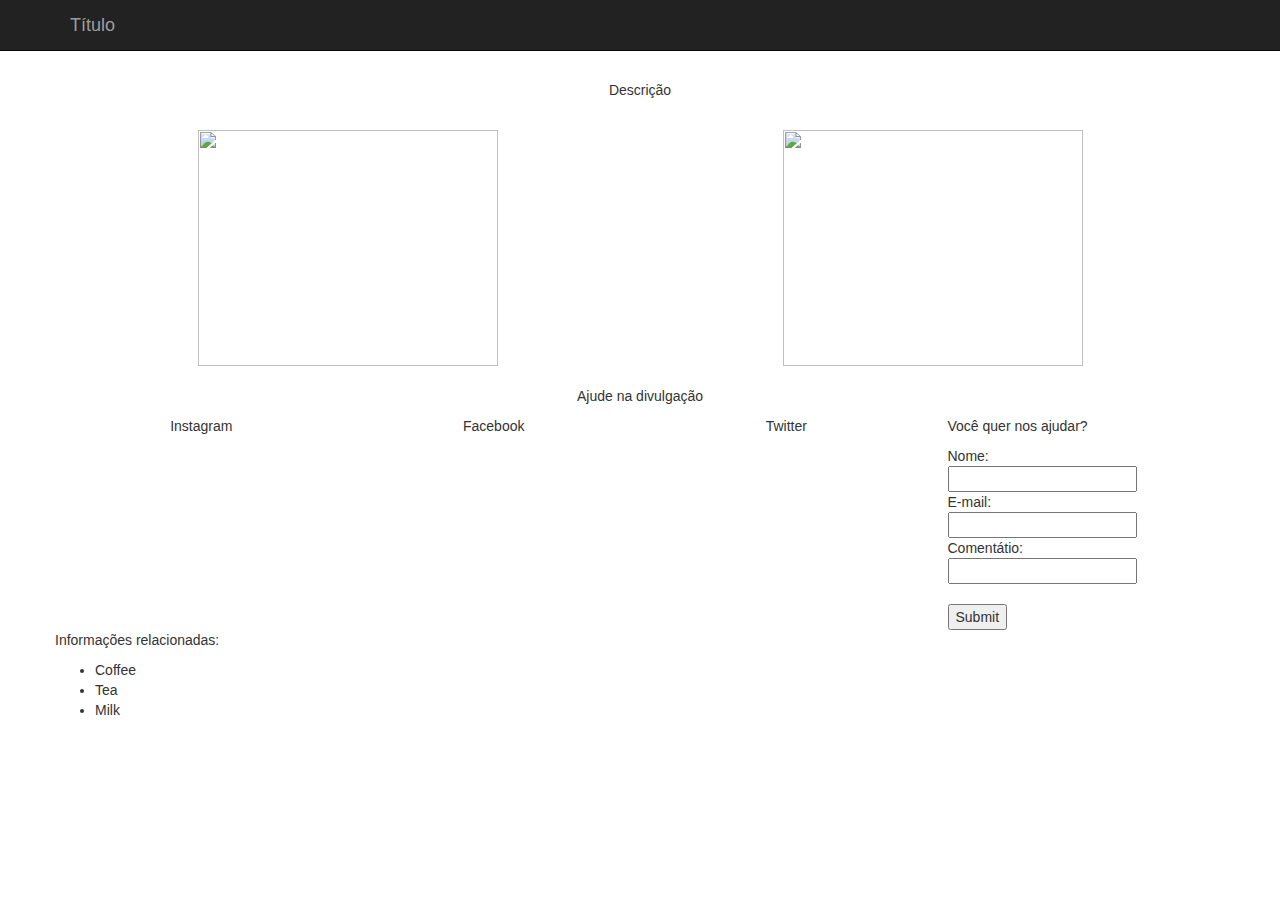
==== index.html @ 110eb2c3 "first commit" ====
<!DOCTYPE html>
<html lang="en">
<head>
    <meta charset="utf-8">
    <title>Flauber's Top 10 Movies!</title>

    <!-- Bootstrap 3 -->
    <link rel="stylesheet" href="https://netdna.bootstrapcdn.com/bootstrap/3.1.0/css/bootstrap.min.css">
    <link rel="stylesheet" href="https://netdna.bootstrapcdn.com/bootstrap/3.1.0/css/bootstrap-theme.min.css">
    <script src="https://ajax.googleapis.com/ajax/libs/jquery/1.10.1/jquery.min.js"></script>
    <style type="text/css" media="screen">
        body {
            padding-top: 80px;
        }
        #trailer .modal-dialog {
            
            
        }
        .hanging-close {
            position: absolute;
            top: -12px;
            right: -12px;
            z-index: 9001;
        }
        #trailer-video {
            width: 100%;
            height: 100%;
        }
        .movie-tile {
            margin-bottom: 20px;
            padding-top: 20px;
        }
        .movie-tile:hover {
            background-color: #EEE;
            cursor: pointer;
        }
        .scale-media {
            padding-bottom: 56.25%;
            position: relative;
        }
        .scale-media iframe {
            border: none;
            height: 100%;
            position: absolute;
            width: 100%;
            left: 0;
            top: 0;
            background-color: white;
        }
        .text {
            display: block;
            width: 220px;
            overflow: hidden;
            white-space: nowrap;
            text-overflow: ellipsis;
        }
    </style>
    <script type="text/javascript" charset="utf-8">
        // Pause the video when the modal is closed
        $(document).on('click', '.hanging-close, .modal-backdrop, .modal', function (event) {
            // Remove the src so the player itself gets removed, as this is the only
            // reliable way to ensure the video stops playing in IE
            $("#trailer-video-container").empty();
        });
        // Start playing the video whenever the trailer modal is opened
        $(document).on('click', '.movie-tile', function (event) {
            var trailerYouTubeId = $(this).attr('data-trailer-youtube-id')
            var sourceUrl = 'https://www.youtube.com/embed/' + trailerYouTubeId + '?autoplay=1&html5=1';
            $("#trailer-video-container").empty().append($("<iframe></iframe>", {
              'id': 'trailer-video',
              'type': 'text-html',
              'src': sourceUrl,
              'frameborder': 0
            }));
            $("#movie-title-container").empty().append($(this).attr('data-movie-title'));
            $("#movie-storyline-container").empty().append($(this).attr('data-movie-storyline'));
        });
        // Animate in the movies when the page loads
        $(document).ready(function () {
          $('.movie-tile').hide().first().show("fast", function showNext() {
            $(this).next("div").show("fast", showNext);
          });
        });
    </script>
</head>
  <body>
    <!-- Trailer Video Modal -->
    <div class="modal" id="trailer">
      <div class="modal-dialog">
        <div class="modal-content">
            <div class="modal-header">
                <h4 class="modal-title">
                    <div id="movie-title-container"></div>
                </h4>
            </div>
            <div class="modal-body">
                <div id="movie-storyline-container"></div>
            </div>

          <a href="#" class="hanging-close" data-dismiss="modal" aria-hidden="true">
            <img src="https://lh5.ggpht.com/v4-628SilF0HtHuHdu5EzxD7WRqOrrTIDi_MhEG6_qkNtUK5Wg7KPkofp_VJoF7RS2LhxwEFCO1ICHZlc-o_=s0#w=24&h=24"/>
          </a>
          <div class="scale-media" id="trailer-video-container">
          </div>
          <div class="modal-footer">
                
          </div>
        </div>
      </div>
    </div>

    <!-- Main Page Content -->
    <div class="container">
      <div class="navbar navbar-inverse navbar-fixed-top" role="navigation">
        <div class="container">
          <div class="navbar-header">
            <a class="navbar-brand" href="#">Título</a>
          </div>
        </div>
      </div>
    </div>
    <div class="container">
        <div class="row text-center">
            <p>
                Descrição
            </p>
        </div>
        <div class="row">
            <div class="col-md-6 movie-tile text-center" 
                data-movie-title="John Wick"
                data-movie-storyline="An ex-hitman comes out of retirement to track down the gangsters that took everything from him. With New York City as his bullet-riddled playground, JOHN WICK (Keanu Reeves) is a fresh and stylized take on the 'assassin genre'."
                data-trailer-youtube-id="2AUmvWm5ZDQ" data-toggle="modal" data-target="#trailer">
                <img  src="https://vignette.wikia.nocookie.net/john-wick8561/images/2/29/John_Wick_Poster_003.jpg" width="300" height="236">
            </div>

            <div class="col-md-6 movie-tile text-center" 
                data-movie-title="Avatar"
                data-movie-storyline="On the lush alien world of Pandora live the Na'vi, beings who appear primitive but are highly evolved. Because the planet's environment is poisonous, human/Na'vi hybrids, called Avatars, must link to human minds to allow for free movement on Pandora. Jake Sully (Sam Worthington), a paralyzed former Marine, becomes mobile again through one such Avatar and falls in love with a Na'vi woman (Zoe Saldana). As a bond with her grows, he is drawn into a battle for the survival of her world."
                data-trailer-youtube-id="5PSNL1qE6VY" data-toggle="modal" data-target="#trailer">
                <img  src="https://www.topteny.com/wp-content/uploads/2015/02/poster.jpg" width="300" height="236">
            </div>
        </div>
        <div class="row">
            <div class="col-12 text-center">
                <p>
                    Ajude na divulgação
                </p>
            </div>
        </div>
        <div class="row">
            <div class="col-md-3 text-center">
                <p>
                    Instagram
                </p>
            </div>
            <div class="col-md-3 text-center">
                <p>
                    Facebook
                </p>
            </div>
            <div class="col-md-3 text-center">
                <p>
                    Twitter
                </p>
            </div>
            <div class="col-md-3">
                <form action="/action_page.php">
                    <p>
                        Você quer nos ajudar?
                    </p>
                    Nome:<br>
                    <input type="text" name="nome">
                    <br>
                    E-mail:<br>
                    <input type="text" name="email">
                    <br>
                    Comentátio:<br>
                    <input type="text" name="comentario">
                    
                    <br><br>
                    <input type="submit" value="Submit">
                </form> 
            </div>
        </div>
        <div class="row">
            <div class="col-12">
                <p>
                    Informações relacionadas:
                </p>
                <ul>
                    <li>Coffee</li>
                    <li>Tea</li>
                    <li>Milk</li>
                </ul>  
            </div>
        </div>

    </div>
    <!-- Optional JavaScript -->
    <!-- jQuery first, then Popper.js, then Bootstrap JS -->
    <script src="https://www.gstatic.com/firebasejs/5.4.0/firebase.js"></script>
    <script>
    // Initialize Firebase
    var config = {
        apiKey: "AIzaSyAodcpQ2jqRTbuJB4Q3TiABCuiT4uqZZxE",
        authDomain: "hackfest2018-b000f.firebaseapp.com",
        databaseURL: "https://hackfest2018-b000f.firebaseio.com",
        projectId: "hackfest2018-b000f",
        storageBucket: "",
        messagingSenderId: "454106128090"
    };
    firebase.initializeApp(config);
    </script>
  </body>
</html>
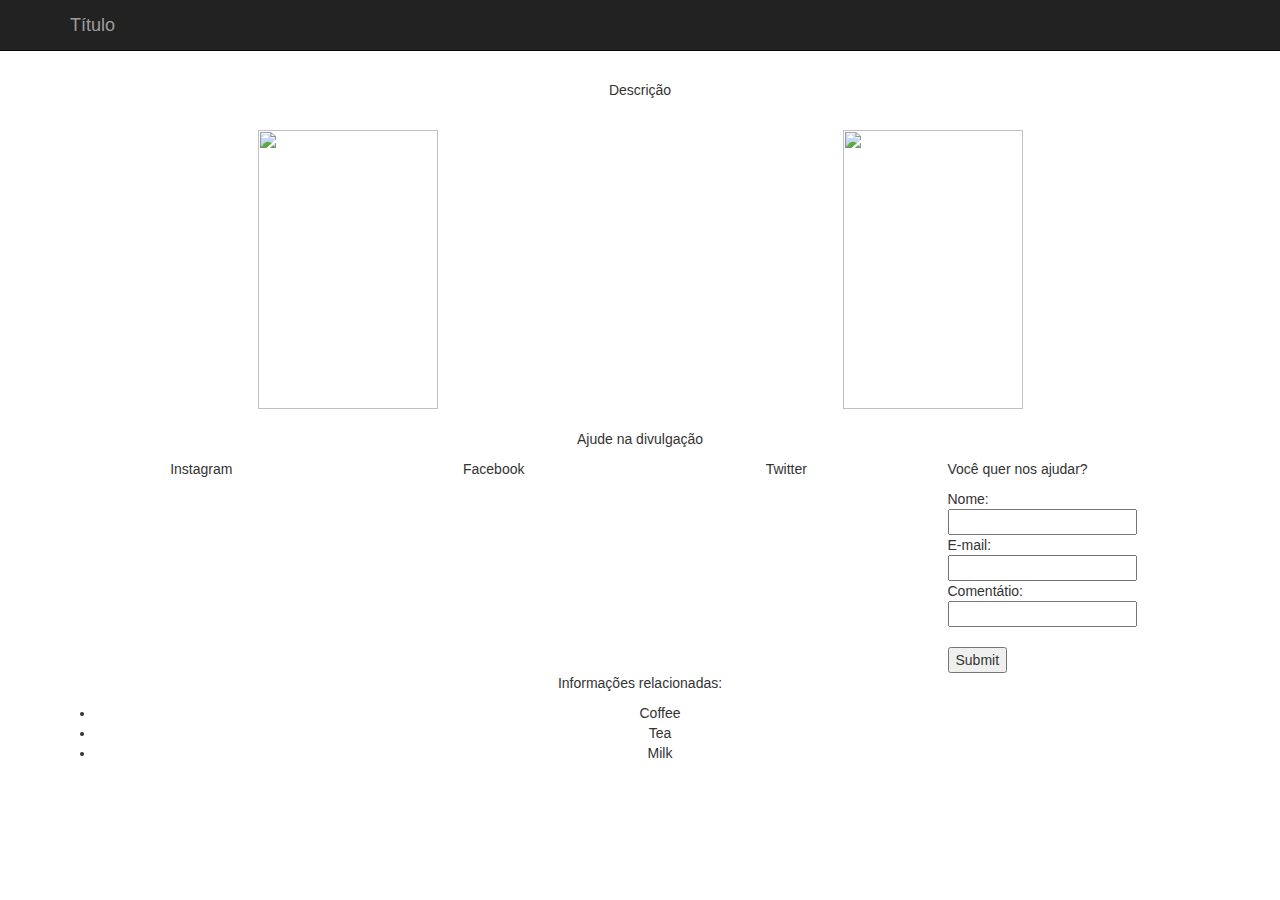
==== commit ae0bb003: "Videos do youtube funcionando" ====
--- a/index.html
+++ b/index.html
@@ -9,6 +9,7 @@
     <link rel="stylesheet" href="https://netdna.bootstrapcdn.com/bootstrap/3.1.0/css/bootstrap.min.css">
     <link rel="stylesheet" href="https://netdna.bootstrapcdn.com/bootstrap/3.1.0/css/bootstrap-theme.min.css">
     <script src="https://ajax.googleapis.com/ajax/libs/jquery/1.10.1/jquery.min.js"></script>
+    <script src="https://netdna.bootstrapcdn.com/bootstrap/3.1.0/js/bootstrap.min.js"></script>
     <style type="text/css" media="screen">
         body {
             padding-top: 80px;
@@ -131,14 +132,14 @@
                 data-movie-title="John Wick"
                 data-movie-storyline="An ex-hitman comes out of retirement to track down the gangsters that took everything from him. With New York City as his bullet-riddled playground, JOHN WICK (Keanu Reeves) is a fresh and stylized take on the 'assassin genre'."
                 data-trailer-youtube-id="2AUmvWm5ZDQ" data-toggle="modal" data-target="#trailer">
-                <img  src="https://vignette.wikia.nocookie.net/john-wick8561/images/2/29/John_Wick_Poster_003.jpg" width="300" height="236">
+                <img  src="https://vignette.wikia.nocookie.net/john-wick8561/images/2/29/John_Wick_Poster_003.jpg" width="180" height="279">
             </div>
 
             <div class="col-md-6 movie-tile text-center" 
                 data-movie-title="Avatar"
                 data-movie-storyline="On the lush alien world of Pandora live the Na'vi, beings who appear primitive but are highly evolved. Because the planet's environment is poisonous, human/Na'vi hybrids, called Avatars, must link to human minds to allow for free movement on Pandora. Jake Sully (Sam Worthington), a paralyzed former Marine, becomes mobile again through one such Avatar and falls in love with a Na'vi woman (Zoe Saldana). As a bond with her grows, he is drawn into a battle for the survival of her world."
                 data-trailer-youtube-id="5PSNL1qE6VY" data-toggle="modal" data-target="#trailer">
-                <img  src="https://www.topteny.com/wp-content/uploads/2015/02/poster.jpg" width="300" height="236">
+                <img  src="https://www.topteny.com/wp-content/uploads/2015/02/poster.jpg" width="180" height="279">
             </div>
         </div>
         <div class="row">
@@ -184,7 +185,7 @@
             </div>
         </div>
         <div class="row">
-            <div class="col-12">
+            <div class="col-12 text-center">
                 <p>
                     Informações relacionadas:
                 </p>
@@ -197,8 +198,6 @@
         </div>
 
     </div>
-    <!-- Optional JavaScript -->
-    <!-- jQuery first, then Popper.js, then Bootstrap JS -->
     <script src="https://www.gstatic.com/firebasejs/5.4.0/firebase.js"></script>
     <script>
     // Initialize Firebase
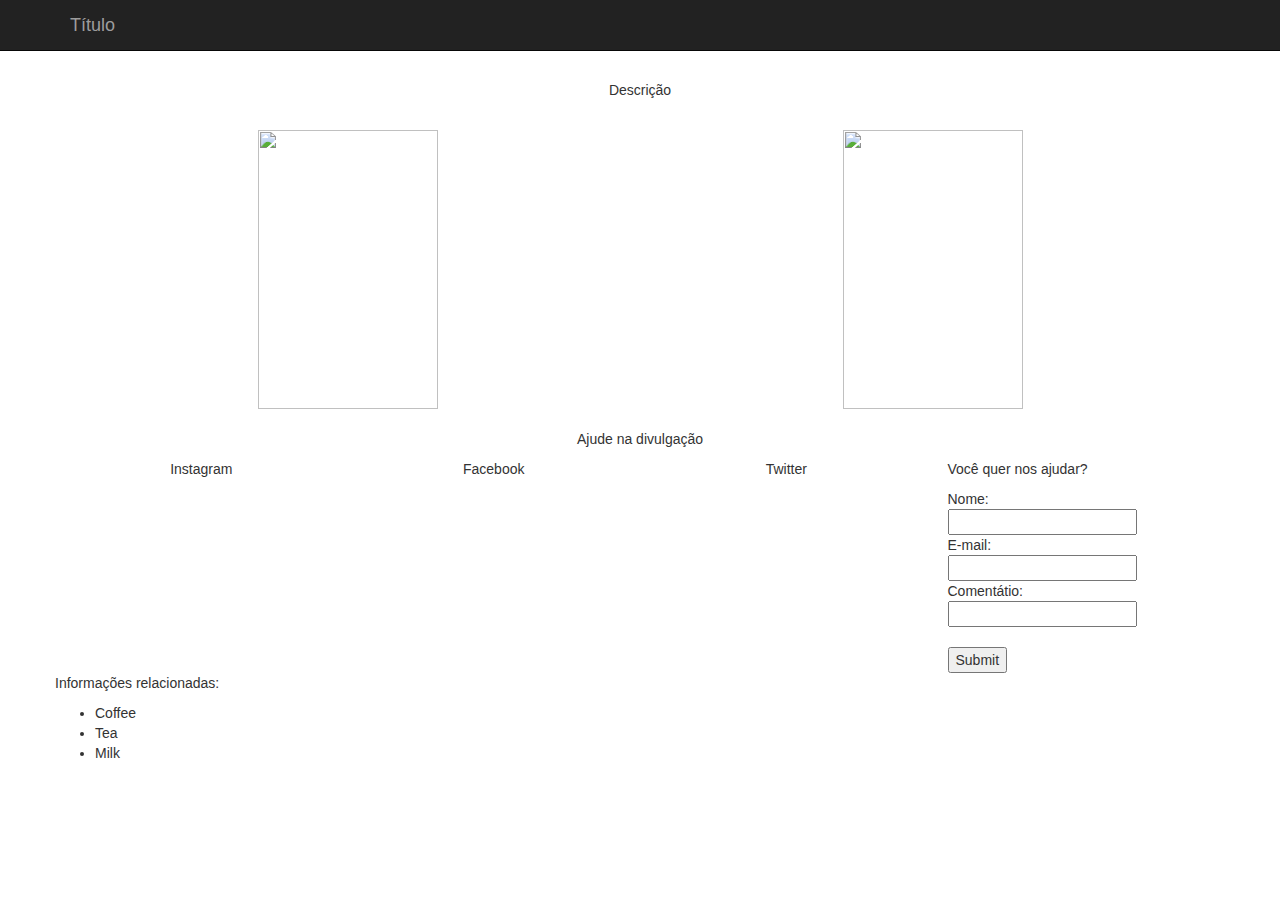
==== commit 2aced04d: "Atualiando titulo(temp)" ====
--- a/index.html
+++ b/index.html
@@ -3,7 +3,7 @@
 <html lang="en">
 <head>
     <meta charset="utf-8">
-    <title>Flauber's Top 10 Movies!</title>
+    <title>Título</title>
 
     <!-- Bootstrap 3 -->
     <link rel="stylesheet" href="https://netdna.bootstrapcdn.com/bootstrap/3.1.0/css/bootstrap.min.css">
@@ -185,7 +185,7 @@
             </div>
         </div>
         <div class="row">
-            <div class="col-12 text-center">
+            <div class="col-12">
                 <p>
                     Informações relacionadas:
                 </p>
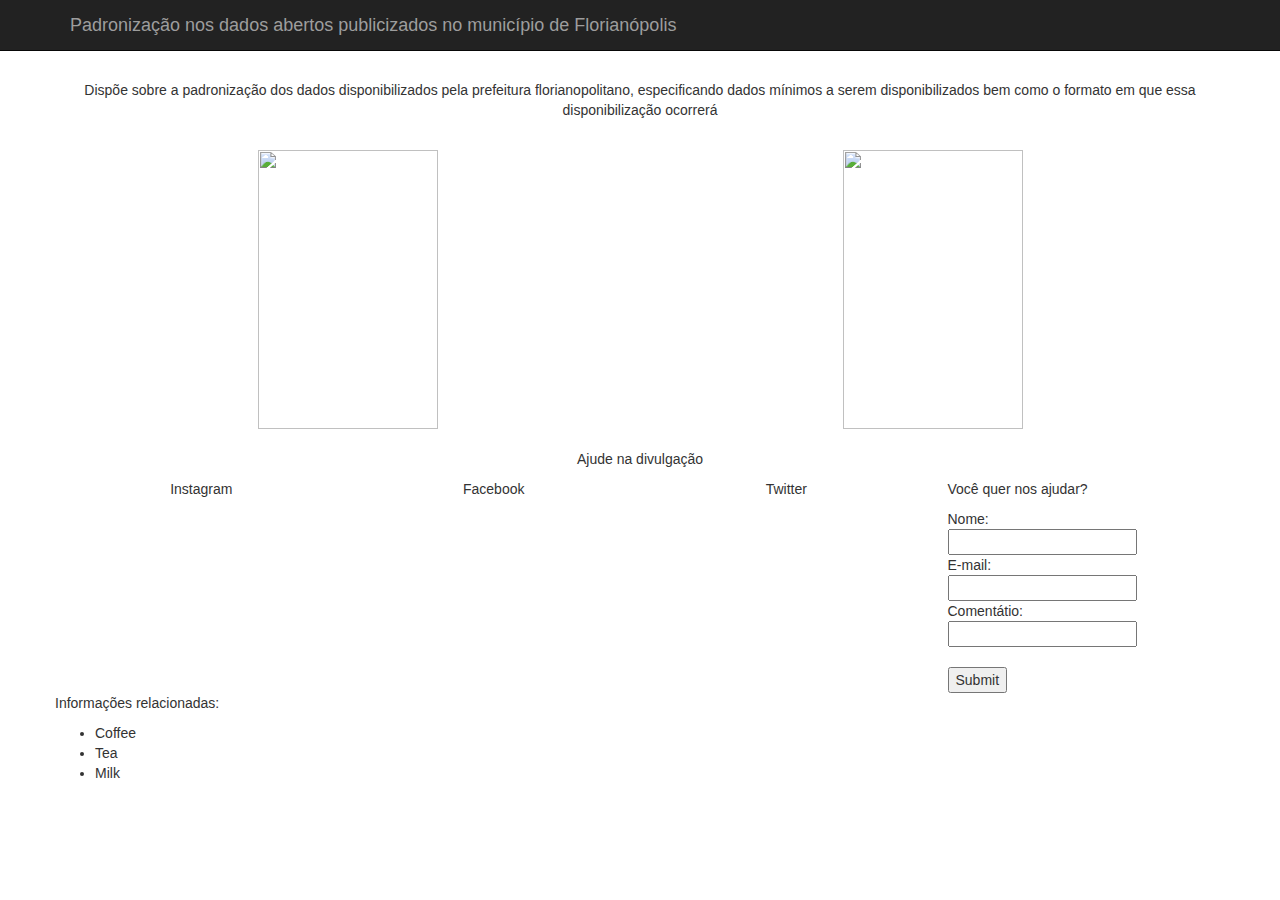
==== commit 775aca4b: "Atualizando Título e Descrição" ====
--- a/index.html
+++ b/index.html
@@ -116,7 +116,7 @@
       <div class="navbar navbar-inverse navbar-fixed-top" role="navigation">
         <div class="container">
           <div class="navbar-header">
-            <a class="navbar-brand" href="#">Título</a>
+            <a class="navbar-brand" href="#">Padronização nos dados abertos publicizados no município de Florianópolis</a>
           </div>
         </div>
       </div>
@@ -124,7 +124,7 @@
     <div class="container">
         <div class="row text-center">
             <p>
-                Descrição
+                    Dispõe sobre a padronização dos dados disponibilizados pela prefeitura florianopolitano, especificando dados mínimos a serem disponibilizados bem como o formato em que essa disponibilização ocorrerá
             </p>
         </div>
         <div class="row">
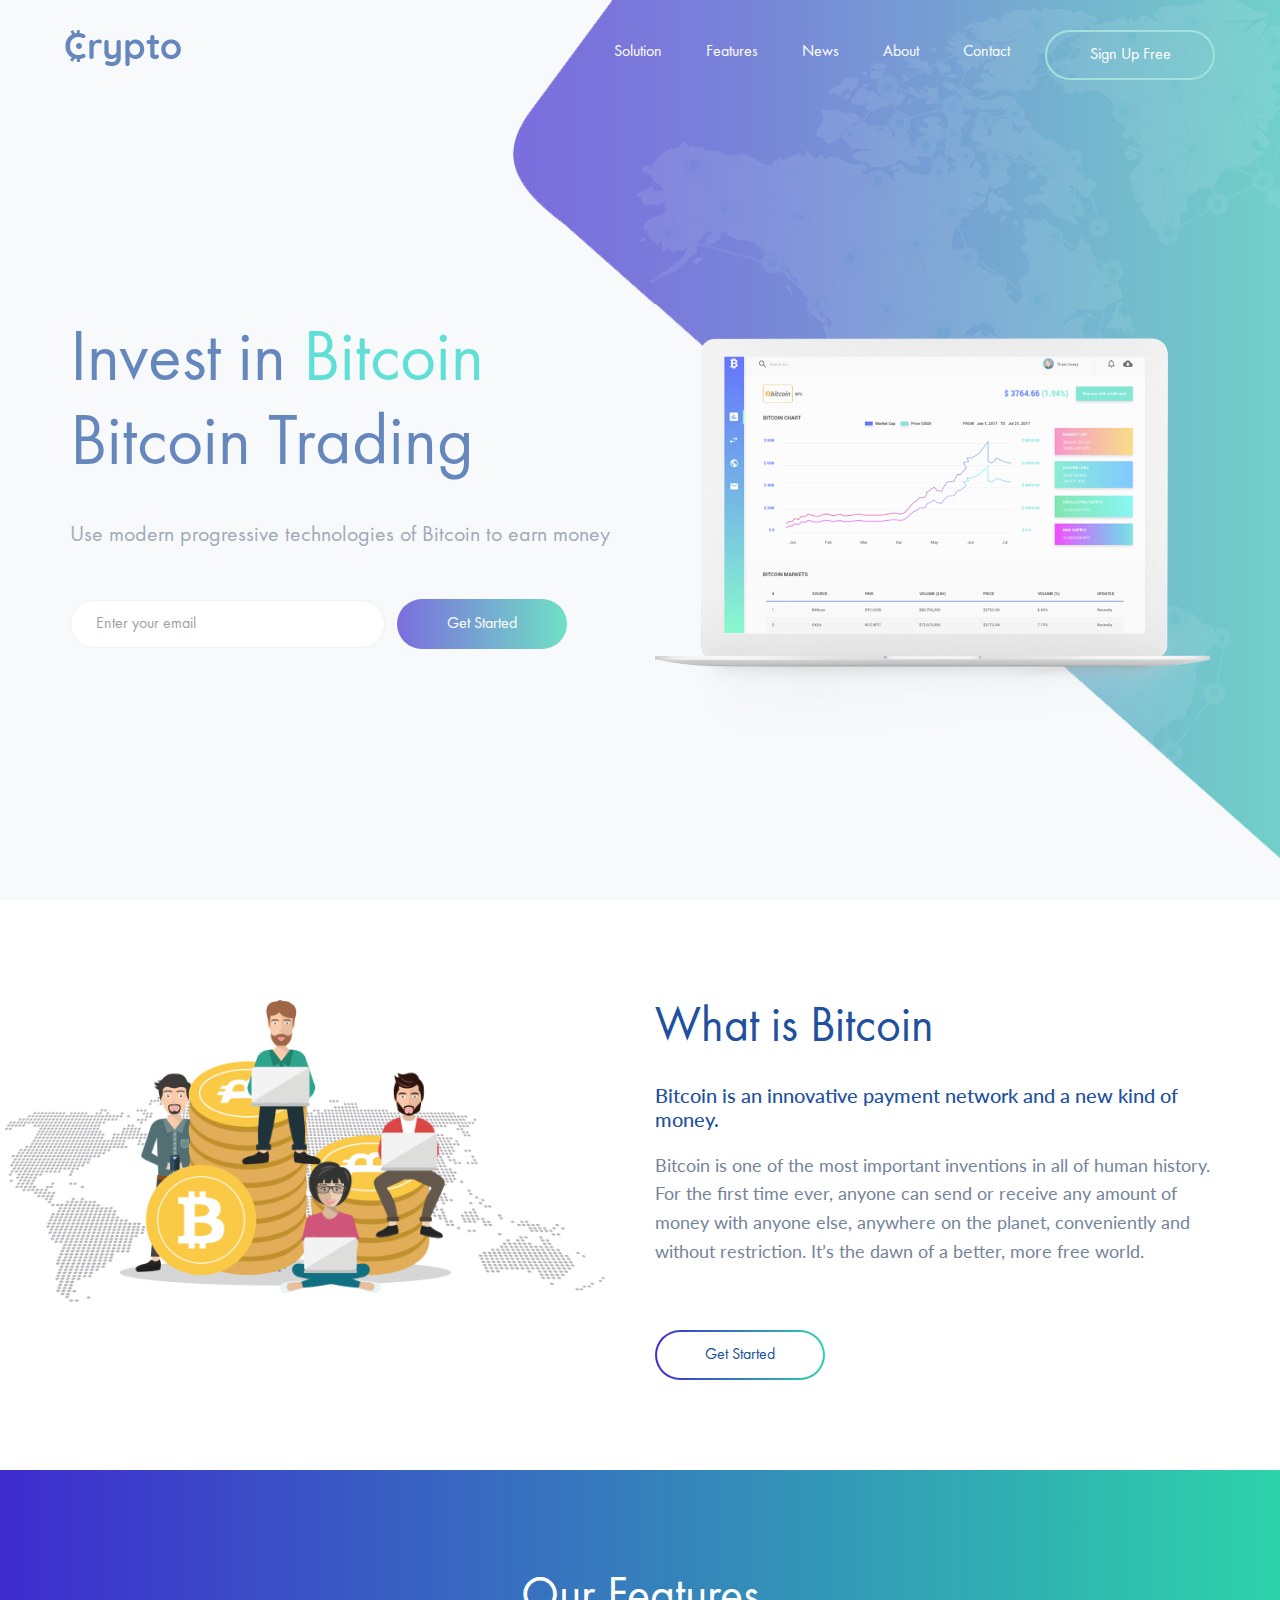
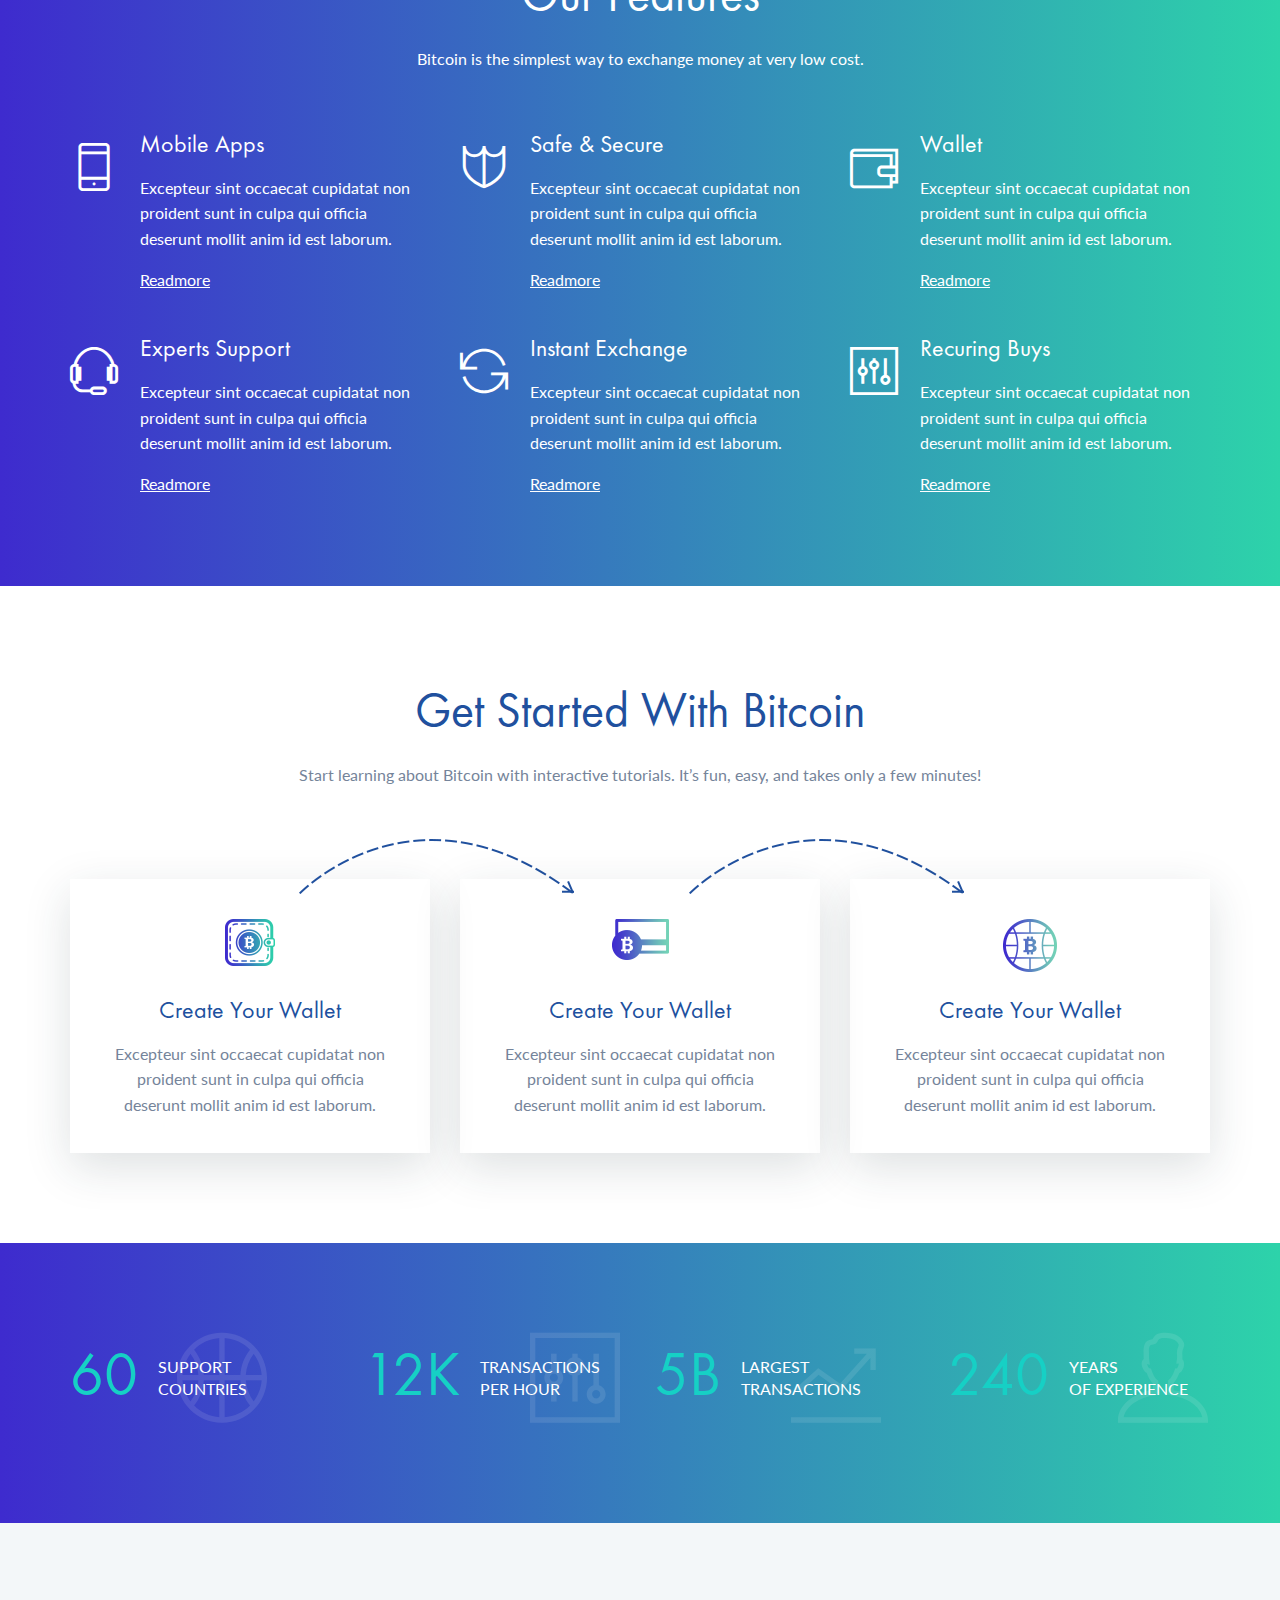
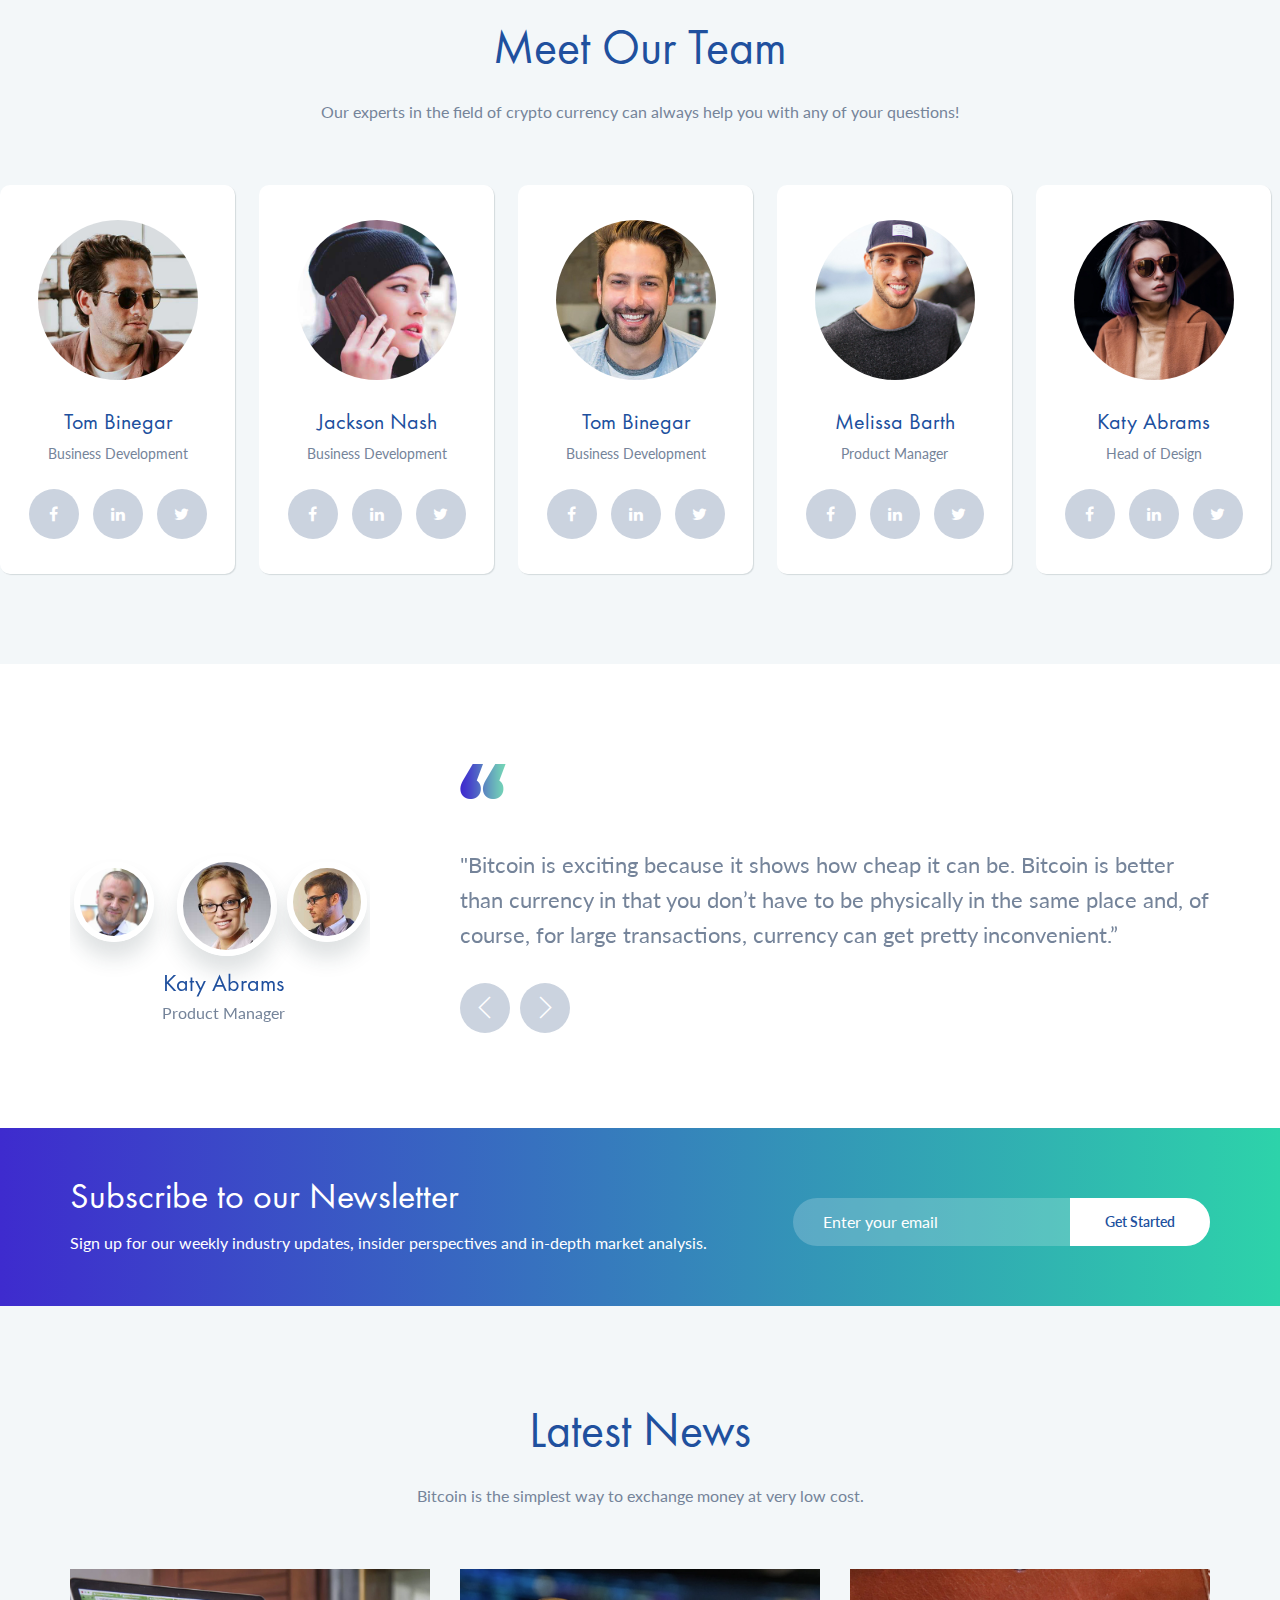
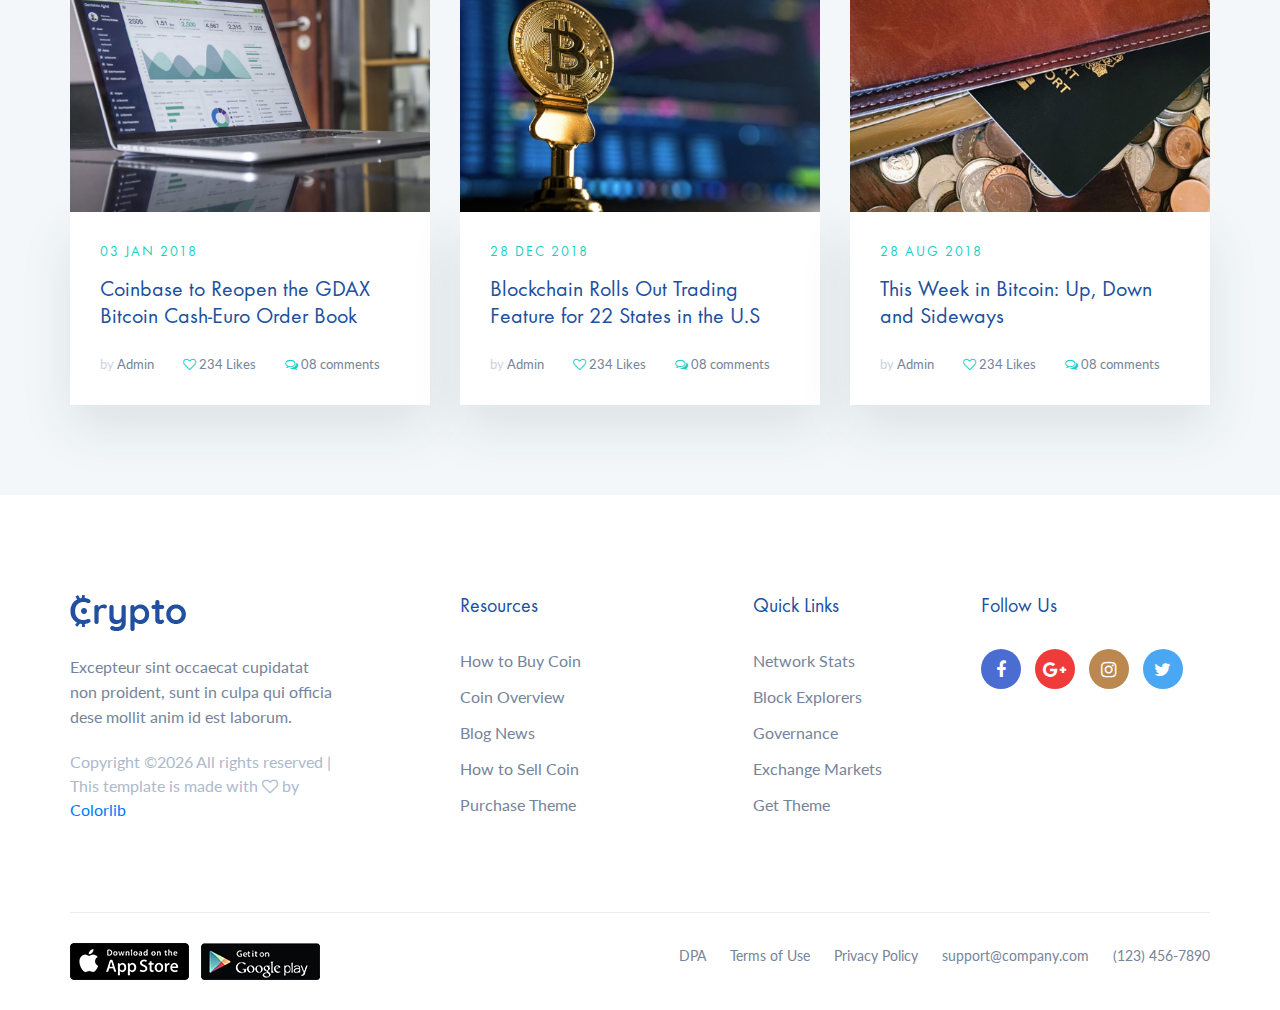
==== commit 1adaaef5: "Template colorlib.com https://colorlib.com/wp/template/crypto-currency/" ====
--- a/index.html
+++ b/index.html
@@ -1,215 +1,567 @@
-
 <!DOCTYPE html>
 <html lang="en">
 <head>
-    <meta charset="utf-8">
-    <title>Título</title>
-
-    <!-- Bootstrap 3 -->
-    <link rel="stylesheet" href="https://netdna.bootstrapcdn.com/bootstrap/3.1.0/css/bootstrap.min.css">
-    <link rel="stylesheet" href="https://netdna.bootstrapcdn.com/bootstrap/3.1.0/css/bootstrap-theme.min.css">
-    <script src="https://ajax.googleapis.com/ajax/libs/jquery/1.10.1/jquery.min.js"></script>
-    <script src="https://netdna.bootstrapcdn.com/bootstrap/3.1.0/js/bootstrap.min.js"></script>
-    <style type="text/css" media="screen">
-        body {
-            padding-top: 80px;
-        }
-        #trailer .modal-dialog {
-            
-            
-        }
-        .hanging-close {
-            position: absolute;
-            top: -12px;
-            right: -12px;
-            z-index: 9001;
-        }
-        #trailer-video {
-            width: 100%;
-            height: 100%;
-        }
-        .movie-tile {
-            margin-bottom: 20px;
-            padding-top: 20px;
-        }
-        .movie-tile:hover {
-            background-color: #EEE;
-            cursor: pointer;
-        }
-        .scale-media {
-            padding-bottom: 56.25%;
-            position: relative;
-        }
-        .scale-media iframe {
-            border: none;
-            height: 100%;
-            position: absolute;
-            width: 100%;
-            left: 0;
-            top: 0;
-            background-color: white;
-        }
-        .text {
-            display: block;
-            width: 220px;
-            overflow: hidden;
-            white-space: nowrap;
-            text-overflow: ellipsis;
-        }
-    </style>
-    <script type="text/javascript" charset="utf-8">
-        // Pause the video when the modal is closed
-        $(document).on('click', '.hanging-close, .modal-backdrop, .modal', function (event) {
-            // Remove the src so the player itself gets removed, as this is the only
-            // reliable way to ensure the video stops playing in IE
-            $("#trailer-video-container").empty();
-        });
-        // Start playing the video whenever the trailer modal is opened
-        $(document).on('click', '.movie-tile', function (event) {
-            var trailerYouTubeId = $(this).attr('data-trailer-youtube-id')
-            var sourceUrl = 'https://www.youtube.com/embed/' + trailerYouTubeId + '?autoplay=1&html5=1';
-            $("#trailer-video-container").empty().append($("<iframe></iframe>", {
-              'id': 'trailer-video',
-              'type': 'text-html',
-              'src': sourceUrl,
-              'frameborder': 0
-            }));
-            $("#movie-title-container").empty().append($(this).attr('data-movie-title'));
-            $("#movie-storyline-container").empty().append($(this).attr('data-movie-storyline'));
-        });
-        // Animate in the movies when the page loads
-        $(document).ready(function () {
-          $('.movie-tile').hide().first().show("fast", function showNext() {
-            $(this).next("div").show("fast", showNext);
-          });
-        });
-    </script>
+	<title>Cryptocurrency - Landing Page Template</title>
+	<meta charset="UTF-8">
+	<meta name="description" content="Cryptocurrency Landing Page Template">
+	<meta name="keywords" content="cryptocurrency, unica, creative, html">
+	<meta name="viewport" content="width=device-width, initial-scale=1.0">
+	<!-- Favicon -->
+	<link href="img/favicon.ico" rel="shortcut icon"/>
+
+	<!-- Google Fonts -->
+	<link href="https://fonts.googleapis.com/css?family=Lato" rel="stylesheet">
+
+	<!-- Stylesheets -->
+	<link rel="stylesheet" href="css/bootstrap.min.css"/>
+	<link rel="stylesheet" href="css/font-awesome.min.css"/>
+	<link rel="stylesheet" href="css/themify-icons.css"/>
+	<link rel="stylesheet" href="css/animate.css"/>
+	<link rel="stylesheet" href="css/owl.carousel.css"/>
+	<link rel="stylesheet" href="css/style.css"/>
+
+
+	<!--[if lt IE 9]>
+	  <script src="https://oss.maxcdn.com/html5shiv/3.7.2/html5shiv.min.js"></script>
+	  <script src="https://oss.maxcdn.com/respond/1.4.2/respond.min.js"></script>
+	<![endif]-->
+
 </head>
-  <body>
-    <!-- Trailer Video Modal -->
-    <div class="modal" id="trailer">
-      <div class="modal-dialog">
-        <div class="modal-content">
-            <div class="modal-header">
-                <h4 class="modal-title">
-                    <div id="movie-title-container"></div>
-                </h4>
-            </div>
-            <div class="modal-body">
-                <div id="movie-storyline-container"></div>
-            </div>
-
-          <a href="#" class="hanging-close" data-dismiss="modal" aria-hidden="true">
-            <img src="https://lh5.ggpht.com/v4-628SilF0HtHuHdu5EzxD7WRqOrrTIDi_MhEG6_qkNtUK5Wg7KPkofp_VJoF7RS2LhxwEFCO1ICHZlc-o_=s0#w=24&h=24"/>
-          </a>
-          <div class="scale-media" id="trailer-video-container">
-          </div>
-          <div class="modal-footer">
-                
-          </div>
-        </div>
-      </div>
-    </div>
-
-    <!-- Main Page Content -->
-    <div class="container">
-      <div class="navbar navbar-inverse navbar-fixed-top" role="navigation">
-        <div class="container">
-          <div class="navbar-header">
-            <a class="navbar-brand" href="#">Padronização nos dados abertos publicizados no município de Florianópolis</a>
-          </div>
-        </div>
-      </div>
-    </div>
-    <div class="container">
-        <div class="row text-center">
-            <p>
-                    Dispõe sobre a padronização dos dados disponibilizados pela prefeitura florianopolitano, especificando dados mínimos a serem disponibilizados bem como o formato em que essa disponibilização ocorrerá
-            </p>
-        </div>
-        <div class="row">
-            <div class="col-md-6 movie-tile text-center" 
-                data-movie-title="John Wick"
-                data-movie-storyline="An ex-hitman comes out of retirement to track down the gangsters that took everything from him. With New York City as his bullet-riddled playground, JOHN WICK (Keanu Reeves) is a fresh and stylized take on the 'assassin genre'."
-                data-trailer-youtube-id="2AUmvWm5ZDQ" data-toggle="modal" data-target="#trailer">
-                <img  src="https://vignette.wikia.nocookie.net/john-wick8561/images/2/29/John_Wick_Poster_003.jpg" width="180" height="279">
-            </div>
-
-            <div class="col-md-6 movie-tile text-center" 
-                data-movie-title="Avatar"
-                data-movie-storyline="On the lush alien world of Pandora live the Na'vi, beings who appear primitive but are highly evolved. Because the planet's environment is poisonous, human/Na'vi hybrids, called Avatars, must link to human minds to allow for free movement on Pandora. Jake Sully (Sam Worthington), a paralyzed former Marine, becomes mobile again through one such Avatar and falls in love with a Na'vi woman (Zoe Saldana). As a bond with her grows, he is drawn into a battle for the survival of her world."
-                data-trailer-youtube-id="5PSNL1qE6VY" data-toggle="modal" data-target="#trailer">
-                <img  src="https://www.topteny.com/wp-content/uploads/2015/02/poster.jpg" width="180" height="279">
-            </div>
-        </div>
-        <div class="row">
-            <div class="col-12 text-center">
-                <p>
-                    Ajude na divulgação
-                </p>
-            </div>
-        </div>
-        <div class="row">
-            <div class="col-md-3 text-center">
-                <p>
-                    Instagram
-                </p>
-            </div>
-            <div class="col-md-3 text-center">
-                <p>
-                    Facebook
-                </p>
-            </div>
-            <div class="col-md-3 text-center">
-                <p>
-                    Twitter
-                </p>
-            </div>
-            <div class="col-md-3">
-                <form action="/action_page.php">
-                    <p>
-                        Você quer nos ajudar?
-                    </p>
-                    Nome:<br>
-                    <input type="text" name="nome">
-                    <br>
-                    E-mail:<br>
-                    <input type="text" name="email">
-                    <br>
-                    Comentátio:<br>
-                    <input type="text" name="comentario">
-                    
-                    <br><br>
-                    <input type="submit" value="Submit">
-                </form> 
-            </div>
-        </div>
-        <div class="row">
-            <div class="col-12">
-                <p>
-                    Informações relacionadas:
-                </p>
-                <ul>
-                    <li>Coffee</li>
-                    <li>Tea</li>
-                    <li>Milk</li>
-                </ul>  
-            </div>
-        </div>
-
-    </div>
-    <script src="https://www.gstatic.com/firebasejs/5.4.0/firebase.js"></script>
-    <script>
-    // Initialize Firebase
-    var config = {
-        apiKey: "AIzaSyAodcpQ2jqRTbuJB4Q3TiABCuiT4uqZZxE",
-        authDomain: "hackfest2018-b000f.firebaseapp.com",
-        databaseURL: "https://hackfest2018-b000f.firebaseio.com",
-        projectId: "hackfest2018-b000f",
-        storageBucket: "",
-        messagingSenderId: "454106128090"
-    };
-    firebase.initializeApp(config);
-    </script>
-  </body>
+<body>
+	<!-- Page Preloder -->
+	<div id="preloder">
+		<div class="loader"></div>
+	</div>
+
+	<!-- Header section -->
+	<header class="header-section clearfix">
+		<div class="container-fluid">
+			<a href="index.html" class="site-logo">
+				<img src="img/logo.png" alt="">
+			</a>
+			<div class="responsive-bar"><i class="fa fa-bars"></i></div>
+			<a href="" class="user"><i class="fa fa-user"></i></a>
+			<a href="" class="site-btn">Sign Up Free</a>
+			<nav class="main-menu">
+				<ul class="menu-list">
+					<li><a href="">Solution</a></li>
+					<li><a href="">Features</a></li>
+					<li><a href="">News</a></li>
+					<li><a href="">About</a></li>
+					<li><a href="">Contact</a></li>
+				</ul>
+			</nav>
+		</div>
+	</header>
+	<!-- Header section end -->
+
+
+	<!-- Hero section -->
+	<section class="hero-section">
+		<div class="container">
+			<div class="row">
+				<div class="col-md-6 hero-text">
+					<h2>Invest in <span>Bitcoin</span> <br>Bitcoin Trading</h2>
+					<h4>Use modern progressive technologies of Bitcoin to earn money</h4>
+					<form class="hero-subscribe-from">
+						<input type="text" placeholder="Enter your email">
+						<button class="site-btn sb-gradients">Get Started</button>
+					</form>
+				</div>
+				<div class="col-md-6">
+					<img src="img/laptop.png" class="laptop-image" alt="">
+				</div>
+			</div>
+		</div>
+	</section>
+	<!-- Hero section end -->
+
+
+	<!-- About section -->
+	<section class="about-section spad">
+		<div class="container">
+			<div class="row">
+				<div class="col-lg-6 offset-lg-6 about-text">
+					<h2>What is Bitcoin</h2>
+					<h5>Bitcoin is an innovative payment network and a new kind of money.</h5>
+					<p>Bitcoin is one of the most important inventions in all of human history. For the first time ever, anyone can send or receive any amount of money with anyone else, anywhere on the planet, conveniently and without restriction. It’s the dawn of a better, more free world.</p>
+					<a href="" class="site-btn sb-gradients sbg-line mt-5">Get Started</a>
+				</div>
+			</div>
+			<div class="about-img">
+				<img src="img/about-img.png" alt="">
+			</div>
+		</div>
+	</section>
+	<!-- About section end -->
+
+
+	<!-- Features section -->
+	<section class="features-section spad gradient-bg">
+		<div class="container text-white">
+			<div class="section-title text-center">
+				<h2>Our Features</h2>
+				<p>Bitcoin is the simplest way to exchange money at very low cost.</p>
+			</div>
+			<div class="row">
+				<!-- feature -->
+				<div class="col-md-6 col-lg-4 feature">
+					<i class="ti-mobile"></i>
+					<div class="feature-content">
+						<h4>Mobile Apps</h4>
+						<p>Excepteur sint occaecat cupidatat non proident sunt in culpa qui officia deserunt mollit anim id est laborum. </p>
+						<a href="" class="readmore">Readmore</a>
+					</div>
+				</div>
+				<!-- feature -->
+				<div class="col-md-6 col-lg-4 feature">
+					<i class="ti-shield"></i>
+					<div class="feature-content">
+						<h4>Safe & Secure</h4>
+						<p>Excepteur sint occaecat cupidatat non proident sunt in culpa qui officia deserunt mollit anim id est laborum. </p>
+						<a href="" class="readmore">Readmore</a>
+					</div>
+				</div>
+				<!-- feature -->
+				<div class="col-md-6 col-lg-4 feature">
+					<i class="ti-wallet"></i>
+					<div class="feature-content">
+						<h4>Wallet</h4>
+						<p>Excepteur sint occaecat cupidatat non proident sunt in culpa qui officia deserunt mollit anim id est laborum. </p>
+						<a href="" class="readmore">Readmore</a>
+					</div>
+				</div>
+				<!-- feature -->
+				<div class="col-md-6 col-lg-4 feature">
+					<i class="ti-headphone-alt"></i>
+					<div class="feature-content">
+						<h4>Experts Support</h4>
+						<p>Excepteur sint occaecat cupidatat non proident sunt in culpa qui officia deserunt mollit anim id est laborum. </p>
+						<a href="" class="readmore">Readmore</a>
+					</div>
+				</div>
+				<!-- feature -->
+				<div class="col-md-6 col-lg-4 feature">
+					<i class="ti-reload"></i>
+					<div class="feature-content">
+						<h4>Instant Exchange</h4>
+						<p>Excepteur sint occaecat cupidatat non proident sunt in culpa qui officia deserunt mollit anim id est laborum. </p>
+						<a href="" class="readmore">Readmore</a>
+					</div>
+				</div>
+				<!-- feature -->
+				<div class="col-md-6 col-lg-4 feature">
+					<i class="ti-panel"></i>
+					<div class="feature-content">
+						<h4>Recuring Buys</h4>
+						<p>Excepteur sint occaecat cupidatat non proident sunt in culpa qui officia deserunt mollit anim id est laborum. </p>
+						<a href="" class="readmore">Readmore</a>
+					</div>
+				</div>
+			</div>
+		</div>
+	</section>
+	<!-- Features section end -->
+
+
+	<!-- Process section -->
+	<section class="process-section spad">
+		<div class="container">
+			<div class="section-title text-center">
+				<h2>Get Started With Bitcoin</h2>
+				<p>Start learning about Bitcoin with interactive tutorials. It’s fun, easy, and takes only a few minutes! </p>
+			</div>
+			<div class="row">
+				<div class="col-md-4 process">
+					<div class="process-step">
+						<figure class="process-icon">
+							<img src="img/process-icons/1.png" alt="#">
+						</figure>
+						<h4>Create Your Wallet</h4>
+						<p>Excepteur sint occaecat cupidatat non proident sunt in culpa qui officia deserunt mollit anim id est laborum. </p>
+					</div>
+				</div>
+				<div class="col-md-4 process">
+					<div class="process-step">
+						<figure class="process-icon">
+							<img src="img/process-icons/2.png" alt="#">
+						</figure>
+						<h4>Create Your Wallet</h4>
+						<p>Excepteur sint occaecat cupidatat non proident sunt in culpa qui officia deserunt mollit anim id est laborum. </p>
+					</div>
+				</div>
+				<div class="col-md-4 process">
+					<div class="process-step">
+						<figure class="process-icon">
+							<img src="img/process-icons/3.png" alt="#">
+						</figure>
+						<h4>Create Your Wallet</h4>
+						<p>Excepteur sint occaecat cupidatat non proident sunt in culpa qui officia deserunt mollit anim id est laborum. </p>
+					</div>
+				</div>
+			</div>
+		</div>
+	</section>
+	<!-- Process section end -->
+
+
+	<!-- Fact section -->
+	<section class="fact-section gradient-bg">
+		<div class="container">
+			<div class="row">
+				<div class="col-sm-6 col-md-6 col-lg-3">
+					<div class="fact">
+						<h2>60</h2>
+						<p>Support <br> Countries</p>
+						<i class="ti-basketball"></i>
+					</div>
+				</div>
+				<div class="col-sm-6 col-md-6 col-lg-3">
+					<div class="fact">
+						<h2>12K</h2>
+						<p>Transactions  <br> per hour</p>
+						<i class="ti-panel"></i>
+					</div>
+				</div>
+				<div class="col-sm-6 col-md-6 col-lg-3">
+					<div class="fact">
+						<h2>5B</h2>
+						<p>Largest <br> Transactions</p>
+						<i class="ti-stats-up"></i>
+					</div>
+				</div>
+				<div class="col-sm-6 col-md-6 col-lg-3">
+					<div class="fact">
+						<h2>240</h2>
+						<p>Years <br> of Experience</p>
+						<i class="ti-user"></i>
+					</div>
+				</div>
+			</div>
+		</div>
+	</section>
+	<!-- Fact section end -->
+
+
+	<!-- Team section -->
+	<section class="team-section spad">
+		<div class="container">
+			<div class="section-title text-center">
+				<h2>Meet Our Team</h2>
+				<p>Our experts in the field of crypto currency can always help you with any of your questions!</p>
+			</div>
+		</div>
+		<div class="team-members clearfix">
+			<!-- Team member -->
+			<div class="member">
+				<div class="member-text">
+					<div class="member-img set-bg" data-setbg="img/member/1.jpg"></div>
+					<h2>Tom Binegar</h2>
+					<span>Business Development</span>
+				</div>
+				<div class="member-social">
+					<a href=""><i class="fa fa-facebook"></i></a>
+					<a href=""><i class="fa fa-linkedin"></i></a>
+					<a href=""><i class="fa fa-twitter"></i></a>
+				</div>
+				<div class="member-info">
+					<div class="member-img mf set-bg" data-setbg="img/member/1.jpg"></div>
+					<div class="member-meta">
+						<h2>Tom Binegar</h2>
+						<span>Marketing Director</span>
+					</div>
+					<p>Jackson Nash is a full-time faculty member of the Marketing and Behavioural Science Division at the Sauder School of Business at UBC. He leads the Entrepreneurship Group, in the undergraduate and graduate programs, teaching actively in both of these.</p>
+				</div>
+			</div>
+			<!-- Team member -->
+			<div class="member">
+				<div class="member-text">
+					<div class="member-img set-bg" data-setbg="img/member/2.jpg"></div>
+					<h2>Jackson Nash</h2>
+					<span>Business Development</span>
+				</div>
+				<div class="member-social">
+					<a href=""><i class="fa fa-facebook"></i></a>
+					<a href=""><i class="fa fa-linkedin"></i></a>
+					<a href=""><i class="fa fa-twitter"></i></a>
+				</div>
+				<div class="member-info">
+					<div class="member-img mf set-bg" data-setbg="img/member/2.jpg"></div>
+					<div class="member-meta">
+						<h2>Jackson Nash</h2>
+						<span>Marketing Director</span>
+					</div>
+					<p>Jackson Nash is a full-time faculty member of the Marketing and Behavioural Science Division at the Sauder School of Business at UBC. He leads the Entrepreneurship Group, in the undergraduate and graduate programs, teaching actively in both of these.</p>
+				</div>
+			</div>
+			<!-- Team member -->
+			<div class="member">
+				<div class="member-text">
+					<div class="member-img set-bg" data-setbg="img/member/3.jpg"></div>
+					<h2>Tom Binegar</h2>
+					<span>Business Development</span>
+				</div>
+				<div class="member-social">
+					<a href=""><i class="fa fa-facebook"></i></a>
+					<a href=""><i class="fa fa-linkedin"></i></a>
+					<a href=""><i class="fa fa-twitter"></i></a>
+				</div>
+				<div class="member-info">
+					<div class="member-img mf set-bg" data-setbg="img/member/3.jpg"></div>
+					<div class="member-meta">
+						<h2>Aaron Ballance</h2>
+						<span>Ceo Bitcoin</span>
+					</div>
+					<p>Jackson Nash is a full-time faculty member of the Marketing and Behavioural Science Division at the Sauder School of Business at UBC. He leads the Entrepreneurship Group, in the undergraduate and graduate programs, teaching actively in both of these.</p>
+				</div>
+			</div>
+			<!-- Team member -->
+			<div class="member">
+				<div class="member-text">
+					<div class="member-img set-bg" data-setbg="img/member/4.jpg"></div>
+					<h2>Melissa Barth</h2>
+					<span>Product Manager</span>
+				</div>
+				<div class="member-social">
+					<a href=""><i class="fa fa-facebook"></i></a>
+					<a href=""><i class="fa fa-linkedin"></i></a>
+					<a href=""><i class="fa fa-twitter"></i></a>
+				</div>
+				<div class="member-info">
+					<div class="member-img mf set-bg" data-setbg="img/member/4.jpg"></div>
+					<div class="member-meta">
+						<h2>Melissa Barth</h2>
+						<span>Product Manager</span>
+					</div>
+					<p>Jackson Nash is a full-time faculty member of the Marketing and Behavioural Science Division at the Sauder School of Business at UBC. He leads the Entrepreneurship Group, in the undergraduate and graduate programs, teaching actively in both of these.</p>
+				</div>
+			</div>
+			<!-- Team member -->
+			<div class="member">
+				<div class="member-text">
+					<div class="member-img set-bg" data-setbg="img/member/5.jpg"></div>
+					<h2>Katy Abrams</h2>
+					<span>Head of Design</span>
+				</div>
+				<div class="member-social">
+					<a href=""><i class="fa fa-facebook"></i></a>
+					<a href=""><i class="fa fa-linkedin"></i></a>
+					<a href=""><i class="fa fa-twitter"></i></a>
+				</div>
+				<div class="member-info">
+					<div class="member-img mf set-bg" data-setbg="img/member/5.jpg"></div>
+					<div class="member-meta">
+						<h2>Katy Abrams</h2>
+						<span>Head of Design</span>
+					</div>
+					<p>Jackson Nash is a full-time faculty member of the Marketing and Behavioural Science Division at the Sauder School of Business at UBC. He leads the Entrepreneurship Group, in the undergraduate and graduate programs, teaching actively in both of these.</p>
+				</div>
+			</div>
+		</div>
+	</section>
+	<!-- Team section -->
+
+
+	<!-- Review section -->
+	<section class="review-section spad">
+		<div class="container">
+			<div class="row">
+				<div class="col-lg-8 push-8">
+					<img src="img/quote.png" alt="" class="quote mb-5">
+					<div class="review-text-slider owl-carousel">
+						<div class="review-text">
+							<p>"Bitcoin is exciting because it shows how cheap it can be. Bitcoin is better than currency in that you don’t have to be physically in the same place and, of course, for large transactions, currency can get pretty inconvenient.”</p>
+						</div>
+						<div class="review-text">
+							<p>"Bitcoin is exciting because it shows how cheap it can be. Bitcoin is better than currency in that you don’t have to be physically in the same place and, of course, for large transactions, currency can get pretty inconvenient.”</p>
+						</div>
+						<div class="review-text">
+							<p>"Bitcoin is exciting because it shows how cheap it can be. Bitcoin is better than currency in that you don’t have to be physically in the same place and, of course, for large transactions, currency can get pretty inconvenient.”</p>
+						</div>
+					</div>
+				</div>
+				<div class="col-lg-4 pr-0 pull-3">
+					<div class="review-meta-slider owl-carousel pt-5">
+						<div class="author-meta">
+							<div class="author-avatar set-bg" data-setbg="img/review/1.jpg"></div>
+							<div class="author-name">
+								<h4>Aaron Ballance</h4>
+								<p>Ceo Bitcoin</p>
+							</div>
+						</div>
+						<div class="author-meta">
+							<div class="author-avatar set-bg" data-setbg="img/review/2.jpg"></div>
+							<div class="author-name">
+								<h4>Jackson Nash</h4>
+								<p>Head of Design</p>
+							</div>
+						</div>
+						<div class="author-meta">
+							<div class="author-avatar set-bg" data-setbg="img/review/3.jpg"></div>
+							<div class="author-name">
+								<h4>Katy Abrams</h4>
+								<p>Product Manager</p>
+							</div>
+						</div>
+					</div>
+				</div>
+			</div>
+		</div>
+	</section>
+	<!-- Review section end -->
+
+
+	<!-- Newsletter section -->
+	<section class="newsletter-section gradient-bg">
+		<div class="container text-white">
+			<div class="row">
+				<div class="col-lg-7 newsletter-text">
+					<h2>Subscribe to our Newsletter</h2>
+					<p>Sign up for our weekly industry updates, insider perspectives and in-depth market analysis.</p>
+				</div>
+				<div class="col-lg-5 col-md-8 offset-lg-0 offset-md-2">
+					<form class="newsletter-form">
+						<input type="text" placeholder="Enter your email">
+						<button>Get Started</button>
+					</form>
+				</div>
+			</div>
+		</div>
+	</section>
+	<!-- Newsletter section end -->
+
+
+
+	<!-- Blog section -->
+	<section class="blog-section spad">
+		<div class="container">
+			<div class="section-title text-center">
+				<h2>Latest News</h2>
+				<p>Bitcoin is the simplest way to exchange money at very low cost.</p>
+			</div>
+			<div class="row">
+				<!-- blog item -->
+				<div class="col-md-4">
+					<div class="blog-item">
+						<figure class="blog-thumb">
+							<img src="img/blog/1.jpg" alt="">
+						</figure>
+						<div class="blog-text">
+							<div class="post-date">03 jan 2018</div>
+							<h4 class="blog-title"><a href="">Coinbase to Reopen the GDAX Bitcoin Cash-Euro Order Book</a></h4>
+							<div class="post-meta">
+								<a href=""><span>by</span> Admin</a>
+								<a href=""><i class="fa fa-heart-o"></i> 234 Likes</a>
+								<a href=""><i class="fa fa-comments-o"></i> 08 comments</a>
+							</div>
+						</div>
+					</div>
+				</div>
+				<!-- blog item -->
+				<div class="col-md-4">
+					<div class="blog-item">
+						<figure class="blog-thumb">
+							<img src="img/blog/2.jpg" alt="">
+						</figure>
+						<div class="blog-text">
+							<div class="post-date">28 dec 2018</div>
+							<h4 class="blog-title"><a href="">Blockchain Rolls Out Trading Feature for 22 States in the U.S</a></h4>
+							<div class="post-meta">
+								<a href=""><span>by</span> Admin</a>
+								<a href=""><i class="fa fa-heart-o"></i> 234 Likes</a>
+								<a href=""><i class="fa fa-comments-o"></i> 08 comments</a>
+							</div>
+						</div>
+					</div>
+				</div>
+				<!-- blog item -->
+				<div class="col-md-4">
+					<div class="blog-item">
+						<figure class="blog-thumb">
+							<img src="img/blog/3.jpg" alt="">
+						</figure>
+						<div class="blog-text">
+							<div class="post-date">28 aug 2018</div>
+							<h4 class="blog-title"><a href="">This Week in Bitcoin: Up, Down and Sideways</a></h4>
+							<div class="post-meta">
+								<a href=""><span>by</span> Admin</a>
+								<a href=""><i class="fa fa-heart-o"></i> 234 Likes</a>
+								<a href=""><i class="fa fa-comments-o"></i> 08 comments</a>
+							</div>
+						</div>
+					</div>
+				</div>
+			</div>
+		</div>
+	</section>
+	<!-- Blog section end -->
+
+
+	<!-- Footer section -->
+	<footer class="footer-section">
+		<div class="container">
+			<div class="row spad">
+				<div class="col-md-6 col-lg-3 footer-widget">
+					<img src="img/logo.png" class="mb-4" alt="">
+					<p>Excepteur sint occaecat cupidatat non proident, sunt in culpa qui officia dese mollit anim id est laborum.</p>
+					<span><!-- Link back to Colorlib can't be removed. Template is licensed under CC BY 3.0. -->
+Copyright &copy;<script>document.write(new Date().getFullYear());</script> All rights reserved | This template is made with <i class="fa fa-heart-o" aria-hidden="true"></i> by <a href="https://colorlib.com" target="_blank">Colorlib</a>
+<!-- Link back to Colorlib can't be removed. Template is licensed under CC BY 3.0. --></span>
+				</div>
+				<div class="col-md-6 col-lg-2 offset-lg-1 footer-widget">
+					<h5 class="widget-title">Resources</h5>
+					<ul>
+						<li><a href="#">How to Buy Coin</a></li>
+						<li><a href="#">Coin Overview</a></li>
+						<li><a href="#">Blog News</a></li>
+						<li><a href="#">How to Sell Coin</a></li>
+						<li><a href="#">Purchase Theme</a></li>
+					</ul>
+				</div>
+				<div class="col-md-6 col-lg-2 offset-lg-1 footer-widget">
+					<h5 class="widget-title">Quick Links</h5>
+					<ul>
+						<li><a href="#">Network Stats</a></li>
+						<li><a href="#">Block Explorers</a></li>
+						<li><a href="#">Governance</a></li>
+						<li><a href="#">Exchange Markets</a></li>
+						<li><a href="#">Get Theme</a></li>
+					</ul>
+				</div>
+				<div class="col-md-6 col-lg-3 footer-widget pl-lg-5 pl-3">
+					<h5 class="widget-title">Follow Us</h5>
+					<div class="social">
+						<a href="" class="facebook"><i class="fa fa-facebook"></i></a>
+						<a href="" class="google"><i class="fa fa-google-plus"></i></a>
+						<a href="" class="instagram"><i class="fa fa-instagram"></i></a>
+						<a href="" class="twitter"><i class="fa fa-twitter"></i></a>
+					</div>
+				</div>
+			</div>
+			<div class="footer-bottom">
+				<div class="row">
+					<div class="col-lg-4 store-links text-center text-lg-left pb-3 pb-lg-0">
+						<a href=""><img src="img/appstore.png" alt="" class="mr-2"></a>
+						<a href=""><img src="img/playstore.png" alt=""></a>
+					</div>
+					<div class="col-lg-8 text-center text-lg-right">
+						<ul class="footer-nav">
+							<li><a href="">DPA</a></li>
+							<li><a href="">Terms of Use</a></li>
+							<li><a href="">Privacy Policy </a></li>
+							<li><a href="">support@company.com</a></li>
+							<li><a href="">(123) 456-7890</a></li>
+						</ul>
+					</div>
+				</div>
+			</div>
+		</div>
+	</footer>
+
+
+	<!--====== Javascripts & Jquery ======-->
+	<script src="js/jquery-3.2.1.min.js"></script>
+	<script src="js/owl.carousel.min.js"></script>
+	<script src="js/main.js"></script>
+</body>
 </html>
--- a/css/themify-icons.css
+++ b/css/themify-icons.css
@@ -0,0 +1,1081 @@
+@font-face {
+	font-family: 'themify';
+	src:url('../icon-fonts/themify.eot?-fvbane');
+	src:url('../icon-fonts/themify.eot?#iefix-fvbane') format('embedded-opentype'),
+		url('../icon-fonts/themify.woff?-fvbane') format('woff'),
+		url('../icon-fonts/themify.ttf?-fvbane') format('truetype'),
+		url('../icon-fonts/themify.svg?-fvbane#themify') format('svg');
+	font-weight: normal;
+	font-style: normal;
+}
+
+[class^="ti-"], [class*=" ti-"] {
+	font-family: 'themify';
+	speak: none;
+	font-style: normal;
+	font-weight: normal;
+	font-variant: normal;
+	text-transform: none;
+	line-height: 1;
+
+	/* Better Font Rendering =========== */
+	-webkit-font-smoothing: antialiased;
+	-moz-osx-font-smoothing: grayscale;
+}
+
+.ti-wand:before {
+	content: "\e600";
+}
+.ti-volume:before {
+	content: "\e601";
+}
+.ti-user:before {
+	content: "\e602";
+}
+.ti-unlock:before {
+	content: "\e603";
+}
+.ti-unlink:before {
+	content: "\e604";
+}
+.ti-trash:before {
+	content: "\e605";
+}
+.ti-thought:before {
+	content: "\e606";
+}
+.ti-target:before {
+	content: "\e607";
+}
+.ti-tag:before {
+	content: "\e608";
+}
+.ti-tablet:before {
+	content: "\e609";
+}
+.ti-star:before {
+	content: "\e60a";
+}
+.ti-spray:before {
+	content: "\e60b";
+}
+.ti-signal:before {
+	content: "\e60c";
+}
+.ti-shopping-cart:before {
+	content: "\e60d";
+}
+.ti-shopping-cart-full:before {
+	content: "\e60e";
+}
+.ti-settings:before {
+	content: "\e60f";
+}
+.ti-search:before {
+	content: "\e610";
+}
+.ti-zoom-in:before {
+	content: "\e611";
+}
+.ti-zoom-out:before {
+	content: "\e612";
+}
+.ti-cut:before {
+	content: "\e613";
+}
+.ti-ruler:before {
+	content: "\e614";
+}
+.ti-ruler-pencil:before {
+	content: "\e615";
+}
+.ti-ruler-alt:before {
+	content: "\e616";
+}
+.ti-bookmark:before {
+	content: "\e617";
+}
+.ti-bookmark-alt:before {
+	content: "\e618";
+}
+.ti-reload:before {
+	content: "\e619";
+}
+.ti-plus:before {
+	content: "\e61a";
+}
+.ti-pin:before {
+	content: "\e61b";
+}
+.ti-pencil:before {
+	content: "\e61c";
+}
+.ti-pencil-alt:before {
+	content: "\e61d";
+}
+.ti-paint-roller:before {
+	content: "\e61e";
+}
+.ti-paint-bucket:before {
+	content: "\e61f";
+}
+.ti-na:before {
+	content: "\e620";
+}
+.ti-mobile:before {
+	content: "\e621";
+}
+.ti-minus:before {
+	content: "\e622";
+}
+.ti-medall:before {
+	content: "\e623";
+}
+.ti-medall-alt:before {
+	content: "\e624";
+}
+.ti-marker:before {
+	content: "\e625";
+}
+.ti-marker-alt:before {
+	content: "\e626";
+}
+.ti-arrow-up:before {
+	content: "\e627";
+}
+.ti-arrow-right:before {
+	content: "\e628";
+}
+.ti-arrow-left:before {
+	content: "\e629";
+}
+.ti-arrow-down:before {
+	content: "\e62a";
+}
+.ti-lock:before {
+	content: "\e62b";
+}
+.ti-location-arrow:before {
+	content: "\e62c";
+}
+.ti-link:before {
+	content: "\e62d";
+}
+.ti-layout:before {
+	content: "\e62e";
+}
+.ti-layers:before {
+	content: "\e62f";
+}
+.ti-layers-alt:before {
+	content: "\e630";
+}
+.ti-key:before {
+	content: "\e631";
+}
+.ti-import:before {
+	content: "\e632";
+}
+.ti-image:before {
+	content: "\e633";
+}
+.ti-heart:before {
+	content: "\e634";
+}
+.ti-heart-broken:before {
+	content: "\e635";
+}
+.ti-hand-stop:before {
+	content: "\e636";
+}
+.ti-hand-open:before {
+	content: "\e637";
+}
+.ti-hand-drag:before {
+	content: "\e638";
+}
+.ti-folder:before {
+	content: "\e639";
+}
+.ti-flag:before {
+	content: "\e63a";
+}
+.ti-flag-alt:before {
+	content: "\e63b";
+}
+.ti-flag-alt-2:before {
+	content: "\e63c";
+}
+.ti-eye:before {
+	content: "\e63d";
+}
+.ti-export:before {
+	content: "\e63e";
+}
+.ti-exchange-vertical:before {
+	content: "\e63f";
+}
+.ti-desktop:before {
+	content: "\e640";
+}
+.ti-cup:before {
+	content: "\e641";
+}
+.ti-crown:before {
+	content: "\e642";
+}
+.ti-comments:before {
+	content: "\e643";
+}
+.ti-comment:before {
+	content: "\e644";
+}
+.ti-comment-alt:before {
+	content: "\e645";
+}
+.ti-close:before {
+	content: "\e646";
+}
+.ti-clip:before {
+	content: "\e647";
+}
+.ti-angle-up:before {
+	content: "\e648";
+}
+.ti-angle-right:before {
+	content: "\e649";
+}
+.ti-angle-left:before {
+	content: "\e64a";
+}
+.ti-angle-down:before {
+	content: "\e64b";
+}
+.ti-check:before {
+	content: "\e64c";
+}
+.ti-check-box:before {
+	content: "\e64d";
+}
+.ti-camera:before {
+	content: "\e64e";
+}
+.ti-announcement:before {
+	content: "\e64f";
+}
+.ti-brush:before {
+	content: "\e650";
+}
+.ti-briefcase:before {
+	content: "\e651";
+}
+.ti-bolt:before {
+	content: "\e652";
+}
+.ti-bolt-alt:before {
+	content: "\e653";
+}
+.ti-blackboard:before {
+	content: "\e654";
+}
+.ti-bag:before {
+	content: "\e655";
+}
+.ti-move:before {
+	content: "\e656";
+}
+.ti-arrows-vertical:before {
+	content: "\e657";
+}
+.ti-arrows-horizontal:before {
+	content: "\e658";
+}
+.ti-fullscreen:before {
+	content: "\e659";
+}
+.ti-arrow-top-right:before {
+	content: "\e65a";
+}
+.ti-arrow-top-left:before {
+	content: "\e65b";
+}
+.ti-arrow-circle-up:before {
+	content: "\e65c";
+}
+.ti-arrow-circle-right:before {
+	content: "\e65d";
+}
+.ti-arrow-circle-left:before {
+	content: "\e65e";
+}
+.ti-arrow-circle-down:before {
+	content: "\e65f";
+}
+.ti-angle-double-up:before {
+	content: "\e660";
+}
+.ti-angle-double-right:before {
+	content: "\e661";
+}
+.ti-angle-double-left:before {
+	content: "\e662";
+}
+.ti-angle-double-down:before {
+	content: "\e663";
+}
+.ti-zip:before {
+	content: "\e664";
+}
+.ti-world:before {
+	content: "\e665";
+}
+.ti-wheelchair:before {
+	content: "\e666";
+}
+.ti-view-list:before {
+	content: "\e667";
+}
+.ti-view-list-alt:before {
+	content: "\e668";
+}
+.ti-view-grid:before {
+	content: "\e669";
+}
+.ti-uppercase:before {
+	content: "\e66a";
+}
+.ti-upload:before {
+	content: "\e66b";
+}
+.ti-underline:before {
+	content: "\e66c";
+}
+.ti-truck:before {
+	content: "\e66d";
+}
+.ti-timer:before {
+	content: "\e66e";
+}
+.ti-ticket:before {
+	content: "\e66f";
+}
+.ti-thumb-up:before {
+	content: "\e670";
+}
+.ti-thumb-down:before {
+	content: "\e671";
+}
+.ti-text:before {
+	content: "\e672";
+}
+.ti-stats-up:before {
+	content: "\e673";
+}
+.ti-stats-down:before {
+	content: "\e674";
+}
+.ti-split-v:before {
+	content: "\e675";
+}
+.ti-split-h:before {
+	content: "\e676";
+}
+.ti-smallcap:before {
+	content: "\e677";
+}
+.ti-shine:before {
+	content: "\e678";
+}
+.ti-shift-right:before {
+	content: "\e679";
+}
+.ti-shift-left:before {
+	content: "\e67a";
+}
+.ti-shield:before {
+	content: "\e67b";
+}
+.ti-notepad:before {
+	content: "\e67c";
+}
+.ti-server:before {
+	content: "\e67d";
+}
+.ti-quote-right:before {
+	content: "\e67e";
+}
+.ti-quote-left:before {
+	content: "\e67f";
+}
+.ti-pulse:before {
+	content: "\e680";
+}
+.ti-printer:before {
+	content: "\e681";
+}
+.ti-power-off:before {
+	content: "\e682";
+}
+.ti-plug:before {
+	content: "\e683";
+}
+.ti-pie-chart:before {
+	content: "\e684";
+}
+.ti-paragraph:before {
+	content: "\e685";
+}
+.ti-panel:before {
+	content: "\e686";
+}
+.ti-package:before {
+	content: "\e687";
+}
+.ti-music:before {
+	content: "\e688";
+}
+.ti-music-alt:before {
+	content: "\e689";
+}
+.ti-mouse:before {
+	content: "\e68a";
+}
+.ti-mouse-alt:before {
+	content: "\e68b";
+}
+.ti-money:before {
+	content: "\e68c";
+}
+.ti-microphone:before {
+	content: "\e68d";
+}
+.ti-menu:before {
+	content: "\e68e";
+}
+.ti-menu-alt:before {
+	content: "\e68f";
+}
+.ti-map:before {
+	content: "\e690";
+}
+.ti-map-alt:before {
+	content: "\e691";
+}
+.ti-loop:before {
+	content: "\e692";
+}
+.ti-location-pin:before {
+	content: "\e693";
+}
+.ti-list:before {
+	content: "\e694";
+}
+.ti-light-bulb:before {
+	content: "\e695";
+}
+.ti-Italic:before {
+	content: "\e696";
+}
+.ti-info:before {
+	content: "\e697";
+}
+.ti-infinite:before {
+	content: "\e698";
+}
+.ti-id-badge:before {
+	content: "\e699";
+}
+.ti-hummer:before {
+	content: "\e69a";
+}
+.ti-home:before {
+	content: "\e69b";
+}
+.ti-help:before {
+	content: "\e69c";
+}
+.ti-headphone:before {
+	content: "\e69d";
+}
+.ti-harddrives:before {
+	content: "\e69e";
+}
+.ti-harddrive:before {
+	content: "\e69f";
+}
+.ti-gift:before {
+	content: "\e6a0";
+}
+.ti-game:before {
+	content: "\e6a1";
+}
+.ti-filter:before {
+	content: "\e6a2";
+}
+.ti-files:before {
+	content: "\e6a3";
+}
+.ti-file:before {
+	content: "\e6a4";
+}
+.ti-eraser:before {
+	content: "\e6a5";
+}
+.ti-envelope:before {
+	content: "\e6a6";
+}
+.ti-download:before {
+	content: "\e6a7";
+}
+.ti-direction:before {
+	content: "\e6a8";
+}
+.ti-direction-alt:before {
+	content: "\e6a9";
+}
+.ti-dashboard:before {
+	content: "\e6aa";
+}
+.ti-control-stop:before {
+	content: "\e6ab";
+}
+.ti-control-shuffle:before {
+	content: "\e6ac";
+}
+.ti-control-play:before {
+	content: "\e6ad";
+}
+.ti-control-pause:before {
+	content: "\e6ae";
+}
+.ti-control-forward:before {
+	content: "\e6af";
+}
+.ti-control-backward:before {
+	content: "\e6b0";
+}
+.ti-cloud:before {
+	content: "\e6b1";
+}
+.ti-cloud-up:before {
+	content: "\e6b2";
+}
+.ti-cloud-down:before {
+	content: "\e6b3";
+}
+.ti-clipboard:before {
+	content: "\e6b4";
+}
+.ti-car:before {
+	content: "\e6b5";
+}
+.ti-calendar:before {
+	content: "\e6b6";
+}
+.ti-book:before {
+	content: "\e6b7";
+}
+.ti-bell:before {
+	content: "\e6b8";
+}
+.ti-basketball:before {
+	content: "\e6b9";
+}
+.ti-bar-chart:before {
+	content: "\e6ba";
+}
+.ti-bar-chart-alt:before {
+	content: "\e6bb";
+}
+.ti-back-right:before {
+	content: "\e6bc";
+}
+.ti-back-left:before {
+	content: "\e6bd";
+}
+.ti-arrows-corner:before {
+	content: "\e6be";
+}
+.ti-archive:before {
+	content: "\e6bf";
+}
+.ti-anchor:before {
+	content: "\e6c0";
+}
+.ti-align-right:before {
+	content: "\e6c1";
+}
+.ti-align-left:before {
+	content: "\e6c2";
+}
+.ti-align-justify:before {
+	content: "\e6c3";
+}
+.ti-align-center:before {
+	content: "\e6c4";
+}
+.ti-alert:before {
+	content: "\e6c5";
+}
+.ti-alarm-clock:before {
+	content: "\e6c6";
+}
+.ti-agenda:before {
+	content: "\e6c7";
+}
+.ti-write:before {
+	content: "\e6c8";
+}
+.ti-window:before {
+	content: "\e6c9";
+}
+.ti-widgetized:before {
+	content: "\e6ca";
+}
+.ti-widget:before {
+	content: "\e6cb";
+}
+.ti-widget-alt:before {
+	content: "\e6cc";
+}
+.ti-wallet:before {
+	content: "\e6cd";
+}
+.ti-video-clapper:before {
+	content: "\e6ce";
+}
+.ti-video-camera:before {
+	content: "\e6cf";
+}
+.ti-vector:before {
+	content: "\e6d0";
+}
+.ti-themify-logo:before {
+	content: "\e6d1";
+}
+.ti-themify-favicon:before {
+	content: "\e6d2";
+}
+.ti-themify-favicon-alt:before {
+	content: "\e6d3";
+}
+.ti-support:before {
+	content: "\e6d4";
+}
+.ti-stamp:before {
+	content: "\e6d5";
+}
+.ti-split-v-alt:before {
+	content: "\e6d6";
+}
+.ti-slice:before {
+	content: "\e6d7";
+}
+.ti-shortcode:before {
+	content: "\e6d8";
+}
+.ti-shift-right-alt:before {
+	content: "\e6d9";
+}
+.ti-shift-left-alt:before {
+	content: "\e6da";
+}
+.ti-ruler-alt-2:before {
+	content: "\e6db";
+}
+.ti-receipt:before {
+	content: "\e6dc";
+}
+.ti-pin2:before {
+	content: "\e6dd";
+}
+.ti-pin-alt:before {
+	content: "\e6de";
+}
+.ti-pencil-alt2:before {
+	content: "\e6df";
+}
+.ti-palette:before {
+	content: "\e6e0";
+}
+.ti-more:before {
+	content: "\e6e1";
+}
+.ti-more-alt:before {
+	content: "\e6e2";
+}
+.ti-microphone-alt:before {
+	content: "\e6e3";
+}
+.ti-magnet:before {
+	content: "\e6e4";
+}
+.ti-line-double:before {
+	content: "\e6e5";
+}
+.ti-line-dotted:before {
+	content: "\e6e6";
+}
+.ti-line-dashed:before {
+	content: "\e6e7";
+}
+.ti-layout-width-full:before {
+	content: "\e6e8";
+}
+.ti-layout-width-default:before {
+	content: "\e6e9";
+}
+.ti-layout-width-default-alt:before {
+	content: "\e6ea";
+}
+.ti-layout-tab:before {
+	content: "\e6eb";
+}
+.ti-layout-tab-window:before {
+	content: "\e6ec";
+}
+.ti-layout-tab-v:before {
+	content: "\e6ed";
+}
+.ti-layout-tab-min:before {
+	content: "\e6ee";
+}
+.ti-layout-slider:before {
+	content: "\e6ef";
+}
+.ti-layout-slider-alt:before {
+	content: "\e6f0";
+}
+.ti-layout-sidebar-right:before {
+	content: "\e6f1";
+}
+.ti-layout-sidebar-none:before {
+	content: "\e6f2";
+}
+.ti-layout-sidebar-left:before {
+	content: "\e6f3";
+}
+.ti-layout-placeholder:before {
+	content: "\e6f4";
+}
+.ti-layout-menu:before {
+	content: "\e6f5";
+}
+.ti-layout-menu-v:before {
+	content: "\e6f6";
+}
+.ti-layout-menu-separated:before {
+	content: "\e6f7";
+}
+.ti-layout-menu-full:before {
+	content: "\e6f8";
+}
+.ti-layout-media-right-alt:before {
+	content: "\e6f9";
+}
+.ti-layout-media-right:before {
+	content: "\e6fa";
+}
+.ti-layout-media-overlay:before {
+	content: "\e6fb";
+}
+.ti-layout-media-overlay-alt:before {
+	content: "\e6fc";
+}
+.ti-layout-media-overlay-alt-2:before {
+	content: "\e6fd";
+}
+.ti-layout-media-left-alt:before {
+	content: "\e6fe";
+}
+.ti-layout-media-left:before {
+	content: "\e6ff";
+}
+.ti-layout-media-center-alt:before {
+	content: "\e700";
+}
+.ti-layout-media-center:before {
+	content: "\e701";
+}
+.ti-layout-list-thumb:before {
+	content: "\e702";
+}
+.ti-layout-list-thumb-alt:before {
+	content: "\e703";
+}
+.ti-layout-list-post:before {
+	content: "\e704";
+}
+.ti-layout-list-large-image:before {
+	content: "\e705";
+}
+.ti-layout-line-solid:before {
+	content: "\e706";
+}
+.ti-layout-grid4:before {
+	content: "\e707";
+}
+.ti-layout-grid3:before {
+	content: "\e708";
+}
+.ti-layout-grid2:before {
+	content: "\e709";
+}
+.ti-layout-grid2-thumb:before {
+	content: "\e70a";
+}
+.ti-layout-cta-right:before {
+	content: "\e70b";
+}
+.ti-layout-cta-left:before {
+	content: "\e70c";
+}
+.ti-layout-cta-center:before {
+	content: "\e70d";
+}
+.ti-layout-cta-btn-right:before {
+	content: "\e70e";
+}
+.ti-layout-cta-btn-left:before {
+	content: "\e70f";
+}
+.ti-layout-column4:before {
+	content: "\e710";
+}
+.ti-layout-column3:before {
+	content: "\e711";
+}
+.ti-layout-column2:before {
+	content: "\e712";
+}
+.ti-layout-accordion-separated:before {
+	content: "\e713";
+}
+.ti-layout-accordion-merged:before {
+	content: "\e714";
+}
+.ti-layout-accordion-list:before {
+	content: "\e715";
+}
+.ti-ink-pen:before {
+	content: "\e716";
+}
+.ti-info-alt:before {
+	content: "\e717";
+}
+.ti-help-alt:before {
+	content: "\e718";
+}
+.ti-headphone-alt:before {
+	content: "\e719";
+}
+.ti-hand-point-up:before {
+	content: "\e71a";
+}
+.ti-hand-point-right:before {
+	content: "\e71b";
+}
+.ti-hand-point-left:before {
+	content: "\e71c";
+}
+.ti-hand-point-down:before {
+	content: "\e71d";
+}
+.ti-gallery:before {
+	content: "\e71e";
+}
+.ti-face-smile:before {
+	content: "\e71f";
+}
+.ti-face-sad:before {
+	content: "\e720";
+}
+.ti-credit-card:before {
+	content: "\e721";
+}
+.ti-control-skip-forward:before {
+	content: "\e722";
+}
+.ti-control-skip-backward:before {
+	content: "\e723";
+}
+.ti-control-record:before {
+	content: "\e724";
+}
+.ti-control-eject:before {
+	content: "\e725";
+}
+.ti-comments-smiley:before {
+	content: "\e726";
+}
+.ti-brush-alt:before {
+	content: "\e727";
+}
+.ti-youtube:before {
+	content: "\e728";
+}
+.ti-vimeo:before {
+	content: "\e729";
+}
+.ti-twitter:before {
+	content: "\e72a";
+}
+.ti-time:before {
+	content: "\e72b";
+}
+.ti-tumblr:before {
+	content: "\e72c";
+}
+.ti-skype:before {
+	content: "\e72d";
+}
+.ti-share:before {
+	content: "\e72e";
+}
+.ti-share-alt:before {
+	content: "\e72f";
+}
+.ti-rocket:before {
+	content: "\e730";
+}
+.ti-pinterest:before {
+	content: "\e731";
+}
+.ti-new-window:before {
+	content: "\e732";
+}
+.ti-microsoft:before {
+	content: "\e733";
+}
+.ti-list-ol:before {
+	content: "\e734";
+}
+.ti-linkedin:before {
+	content: "\e735";
+}
+.ti-layout-sidebar-2:before {
+	content: "\e736";
+}
+.ti-layout-grid4-alt:before {
+	content: "\e737";
+}
+.ti-layout-grid3-alt:before {
+	content: "\e738";
+}
+.ti-layout-grid2-alt:before {
+	content: "\e739";
+}
+.ti-layout-column4-alt:before {
+	content: "\e73a";
+}
+.ti-layout-column3-alt:before {
+	content: "\e73b";
+}
+.ti-layout-column2-alt:before {
+	content: "\e73c";
+}
+.ti-instagram:before {
+	content: "\e73d";
+}
+.ti-google:before {
+	content: "\e73e";
+}
+.ti-github:before {
+	content: "\e73f";
+}
+.ti-flickr:before {
+	content: "\e740";
+}
+.ti-facebook:before {
+	content: "\e741";
+}
+.ti-dropbox:before {
+	content: "\e742";
+}
+.ti-dribbble:before {
+	content: "\e743";
+}
+.ti-apple:before {
+	content: "\e744";
+}
+.ti-android:before {
+	content: "\e745";
+}
+.ti-save:before {
+	content: "\e746";
+}
+.ti-save-alt:before {
+	content: "\e747";
+}
+.ti-yahoo:before {
+	content: "\e748";
+}
+.ti-wordpress:before {
+	content: "\e749";
+}
+.ti-vimeo-alt:before {
+	content: "\e74a";
+}
+.ti-twitter-alt:before {
+	content: "\e74b";
+}
+.ti-tumblr-alt:before {
+	content: "\e74c";
+}
+.ti-trello:before {
+	content: "\e74d";
+}
+.ti-stack-overflow:before {
+	content: "\e74e";
+}
+.ti-soundcloud:before {
+	content: "\e74f";
+}
+.ti-sharethis:before {
+	content: "\e750";
+}
+.ti-sharethis-alt:before {
+	content: "\e751";
+}
+.ti-reddit:before {
+	content: "\e752";
+}
+.ti-pinterest-alt:before {
+	content: "\e753";
+}
+.ti-microsoft-alt:before {
+	content: "\e754";
+}
+.ti-linux:before {
+	content: "\e755";
+}
+.ti-jsfiddle:before {
+	content: "\e756";
+}
+.ti-joomla:before {
+	content: "\e757";
+}
+.ti-html5:before {
+	content: "\e758";
+}
+.ti-flickr-alt:before {
+	content: "\e759";
+}
+.ti-email:before {
+	content: "\e75a";
+}
+.ti-drupal:before {
+	content: "\e75b";
+}
+.ti-dropbox-alt:before {
+	content: "\e75c";
+}
+.ti-css3:before {
+	content: "\e75d";
+}
+.ti-rss:before {
+	content: "\e75e";
+}
+.ti-rss-alt:before {
+	content: "\e75f";
+}
